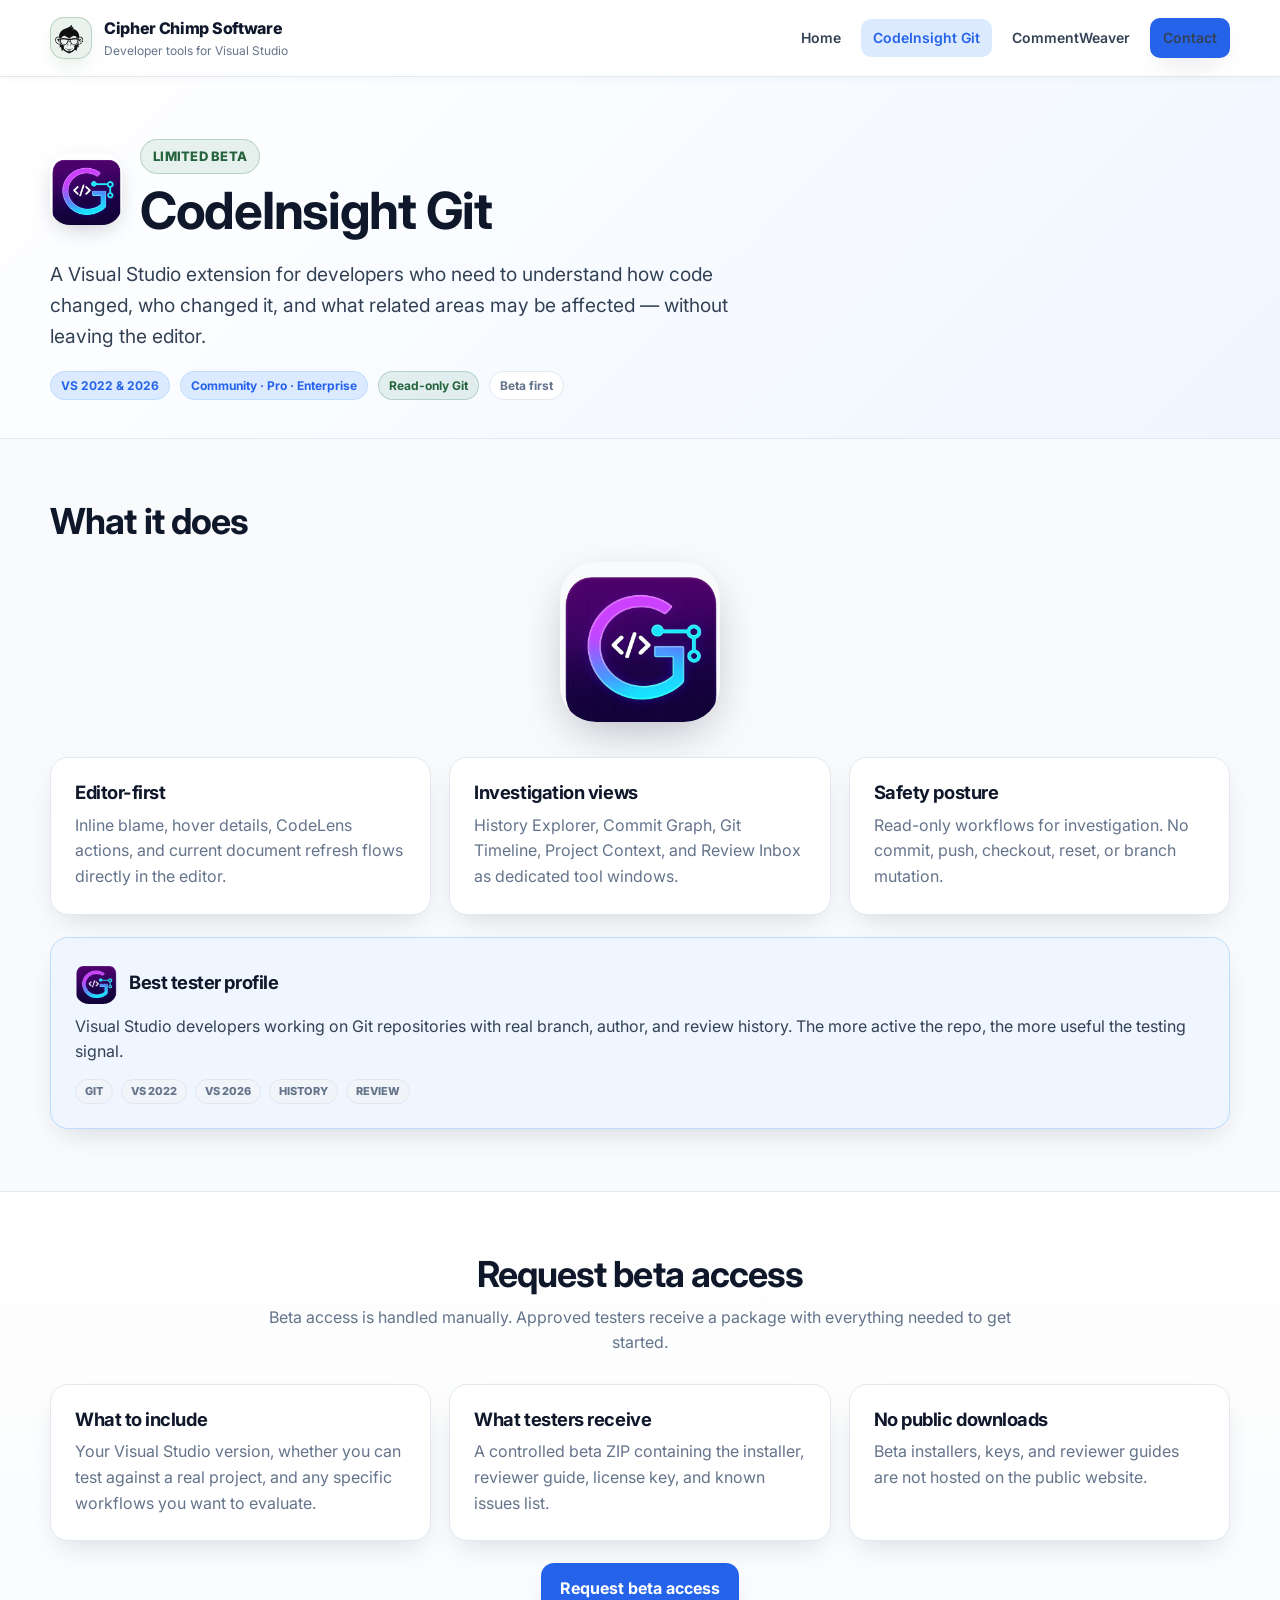
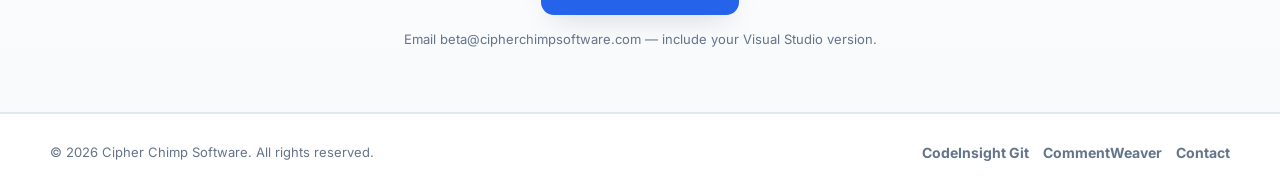
==== codeinsight-git/index.html @ c50f388d "Initial commit" ====
<!DOCTYPE html>
<html lang="en">
<head>
  <meta charset="UTF-8" />
  <meta name="viewport" content="width=device-width, initial-scale=1.0" />
  <title>CodeInsight Git | Cipher Chimp Software</title>
  <meta name="description" content="CodeInsight Git is a Visual Studio extension for Git history, blame, timeline, commit graph, and review-oriented navigation." />
  <link rel="preconnect" href="https://fonts.googleapis.com">
  <link rel="preconnect" href="https://fonts.gstatic.com" crossorigin>
  <link href="https://fonts.googleapis.com/css2?family=Inter:wght@400;500;600;700;800&display=swap" rel="stylesheet">
  <link rel="stylesheet" href="../styles.css" />
</head>
<body>
  <a class="skip-link" href="#main">Skip to content</a>

  <header class="site-header">
    <div class="container header-inner">
      <a class="brand" href="../index.html" aria-label="Cipher Chimp Software home">
        <span class="brand-mark"><img src="../assets/logos/cipherchimp-icon.png" alt="" class="brand-logo" /></span>
        <span class="brand-text"><span class="brand-name">Cipher Chimp Software</span><span class="brand-subtitle">Developer tools for Visual Studio</span></span>
      </a>
      <nav class="nav" aria-label="Primary navigation">
        <button class="nav-toggle" aria-expanded="false" aria-controls="navMenu"><span class="sr-only">Toggle menu</span>☰</button>
        <div class="nav-menu" id="navMenu">
          <a href="../index.html">Home</a>
          <a href="../codeinsight-git/index.html" class="active">CodeInsight Git</a>
          <a href="../commentweaver/index.html">CommentWeaver</a>
          <a class="btn btn-small" href="../index.html#contact">Contact</a>
        </div>
      </nav>
    </div>
  </header>

  <main id="main">
    <section class="product-hero">
      <div class="container">
        <div style="display:flex; align-items:center; gap:18px; margin-bottom:20px;">
          <img src="../assets/images/codeinsight-git-256.png" alt="CodeInsight Git icon" style="width:72px;height:72px;border-radius:20px;box-shadow:0 8px 24px -8px rgba(15,23,42,0.28);flex:0 0 auto;" />
          <div>
            <p class="kicker">Limited beta</p>
            <h1 style="margin-top:8px;">CodeInsight Git</h1>
          </div>
        </div>
        <p class="lead">A Visual Studio extension for developers who need to understand how code changed, who changed it, and what related areas may be affected — without leaving the editor.</p>
        <div class="trust-row" style="margin-top:20px;" aria-label="Product traits">
          <span class="badge blue">VS 2022 &amp; 2026</span>
          <span class="badge blue">Community · Pro · Enterprise</span>
          <span class="badge green">Read-only Git</span>
          <span class="badge">Beta first</span>
        </div>
      </div>
    </section>

    <section class="section">
      <div class="container">
        <div class="section-head" style="text-align:left; max-width:none; margin-bottom:20px;">
          <h2>What it does</h2>
        </div>
        <div style="margin-bottom:28px; text-align:center;">
          <img src="../assets/images/codeinsight-git-1024.png" alt="CodeInsight Git" style="width:160px;height:160px;border-radius:36px;box-shadow:0 16px 48px -12px rgba(15,23,42,0.32);display:inline-block;" />
        </div>
        <div class="grid-3" style="margin-bottom:22px;">
          <article class="card no-hover">
            <h3>Editor-first</h3>
            <p class="muted" style="margin-top:10px;">Inline blame, hover details, CodeLens actions, and current document refresh flows directly in the editor.</p>
          </article>
          <article class="card no-hover">
            <h3>Investigation views</h3>
            <p class="muted" style="margin-top:10px;">History Explorer, Commit Graph, Git Timeline, Project Context, and Review Inbox as dedicated tool windows.</p>
          </article>
          <article class="card no-hover">
            <h3>Safety posture</h3>
            <p class="muted" style="margin-top:10px;">Read-only workflows for investigation. No commit, push, checkout, reset, or branch mutation.</p>
          </article>
        </div>
        <div class="card soft-blue no-hover">
          <div class="card-title-row"><img src="../assets/images/codeinsight-git-256.png" alt="" style="width:42px;height:42px;border-radius:14px;flex:0 0 auto;" /><h3>Best tester profile</h3></div>
          <p class="muted2">Visual Studio developers working on Git repositories with real branch, author, and review history. The more active the repo, the more useful the testing signal.</p>
          <div class="tags" style="margin-top:14px;"><span class="tag">GIT</span><span class="tag">VS 2022</span><span class="tag">VS 2026</span><span class="tag">HISTORY</span><span class="tag">REVIEW</span></div>
        </div>
      </div>
    </section>

    <section class="section alt">
      <div class="container">
        <div class="section-head">
          <h2>Request beta access</h2>
          <p>Beta access is handled manually. Approved testers receive a package with everything needed to get started.</p>
        </div>
        <div class="grid-3" style="margin-bottom:22px;">
          <article class="card no-hover">
            <h3>What to include</h3>
            <p class="muted" style="margin-top:10px;">Your Visual Studio version, whether you can test against a real project, and any specific workflows you want to evaluate.</p>
          </article>
          <article class="card no-hover">
            <h3>What testers receive</h3>
            <p class="muted" style="margin-top:10px;">A controlled beta ZIP containing the installer, reviewer guide, license key, and known issues list.</p>
          </article>
          <article class="card no-hover">
            <h3>No public downloads</h3>
            <p class="muted" style="margin-top:10px;">Beta installers, keys, and reviewer guides are not hosted on the public website.</p>
          </article>
        </div>
        <div style="text-align:center;">
          <a class="btn" href="mailto:beta@cipherchimpsoftware.com?subject=CodeInsight%20Git%20Beta%20Access%20Request">Request beta access</a>
          <p class="tiny muted" style="margin-top:14px;">Email beta@cipherchimpsoftware.com — include your Visual Studio version.</p>
        </div>
      </div>
    </section>
  </main>

  <footer class="site-footer">
    <div class="container footer-inner">
      <p class="muted tiny">© <span id="year"></span> Cipher Chimp Software. All rights reserved.</p>
      <div class="footer-links">
        <a href="../codeinsight-git/index.html">CodeInsight Git</a>
        <a href="../commentweaver/index.html">CommentWeaver</a>
        <a href="mailto:beta@cipherchimpsoftware.com">Contact</a>
      </div>
    </div>
  </footer>
  <script src="../app.js"></script>
</body>
</html>
---- styles.css ----
:root {
  --bg: #f8fafc;
  --surface: #ffffff;
  --surface-soft: #f1f5f9;
  --text: #0f172a;
  --text-soft: #334155;
  --muted: #64748b;
  --border: #e2e8f0;
  --brand: #2563eb;
  --brand-dark: #1d4ed8;
  --brand-soft: #dbeafe;
  --green: #2f7d4c;
  --green-soft: rgba(47, 125, 76, 0.10);
  --green-border: rgba(47, 125, 76, 0.25);
  --amber-soft: #fffbeb;
  --amber-border: #fde68a;
  --violet-soft: #f5f3ff;
  --violet-border: #ddd6fe;
  --rose-soft: #fff1f2;
  --rose-border: #fecdd3;
  --radius: 18px;
  --radius-sm: 12px;
  --shadow: 0 12px 30px -12px rgba(15, 23, 42, 0.18);
  --shadow-hover: 0 18px 42px -14px rgba(15, 23, 42, 0.24);
  --container: 1180px;
}

* { box-sizing: border-box; }
html { scroll-behavior: smooth; }
body {
  margin: 0;
  min-height: 100vh;
  font-family: Inter, system-ui, -apple-system, BlinkMacSystemFont, "Segoe UI", sans-serif;
  background: var(--bg);
  color: var(--text);
  line-height: 1.6;
}

a { color: inherit; text-decoration: none; }
a:hover { color: var(--brand); }
img { max-width: 100%; display: block; }

.container {
  width: min(var(--container), calc(100% - 32px));
  margin: 0 auto;
}

.skip-link {
  position: absolute;
  left: -999px;
  top: 0;
  background: var(--surface);
  border: 1px solid var(--border);
  padding: 12px 16px;
  border-radius: 10px;
  z-index: 999;
}
.skip-link:focus { left: 16px; top: 16px; }
.sr-only { position:absolute; width:1px; height:1px; padding:0; margin:-1px; overflow:hidden; clip:rect(0,0,0,0); white-space:nowrap; border:0; }

.site-header {
  position: sticky;
  top: 0;
  z-index: 30;
  background: rgba(255, 255, 255, 0.94);
  border-bottom: 1px solid var(--border);
  backdrop-filter: blur(12px);
  box-shadow: 0 1px 8px rgba(15, 23, 42, 0.04);
}
.header-inner {
  min-height: 76px;
  display: flex;
  align-items: center;
  justify-content: space-between;
  gap: 24px;
}
.brand { display: flex; align-items: center; gap: 12px; min-width: 0; }
.brand-mark {
  width: 42px;
  height: 42px;
  border-radius: 14px;
  display: grid;
  place-items: center;
  background: var(--green-soft);
  border: 1px solid var(--green-border);
  box-shadow: 0 10px 24px -14px rgba(47, 125, 76, 0.65);
  overflow: hidden;
}
.brand-logo { width: 34px; height: 34px; object-fit: contain; }
.brand-text { display: grid; gap: 1px; }
.brand-name { font-weight: 800; letter-spacing: -0.02em; color: var(--text); }
.brand-subtitle { font-size: 12px; color: var(--muted); margin-top: -2px; }
.nav { position: relative; }
.nav-toggle { display: none; border: 1px solid var(--border); background: var(--surface); border-radius: 10px; padding: 8px 10px; font-size: 18px; }
.nav-menu { display: flex; align-items: center; gap: 8px; }
.nav-menu a { padding: 8px 12px; border-radius: 10px; color: var(--text-soft); font-weight: 600; font-size: 14px; }
.nav-menu a:hover, .nav-menu a.active { background: var(--brand-soft); color: var(--brand); }

.btn {
  display: inline-flex;
  align-items: center;
  justify-content: center;
  gap: 8px;
  padding: 12px 18px;
  border-radius: 13px;
  border: 1px solid transparent;
  background: var(--brand);
  color: #fff;
  font-weight: 700;
  box-shadow: var(--shadow);
  cursor: pointer;
  transition: transform .16s ease, box-shadow .16s ease, background .16s ease;
}
.btn:hover { color:#fff; background: var(--brand-dark); transform: translateY(-1px); box-shadow: var(--shadow-hover); }
.btn.btn-secondary { background: var(--surface); color: var(--text); border-color: var(--border); box-shadow: none; }
.btn.btn-secondary:hover { background: var(--surface-soft); color: var(--text); }
.btn-small { padding: 8px 12px; font-size: 14px; }
.link { color: var(--brand); font-weight: 700; }
.link:hover { color: var(--brand-dark); }

.hero { padding: 72px 0 44px; }
.hero-grid { display: grid; grid-template-columns: 1.02fr .98fr; gap: 36px; align-items: center; }
.kicker {
  display: inline-flex;
  align-items: center;
  gap: 8px;
  border: 1px solid var(--green-border);
  background: var(--green-soft);
  color: #25633d;
  padding: 6px 12px;
  border-radius: 999px;
  font-size: 13px;
  font-weight: 800;
  letter-spacing: .02em;
  text-transform: uppercase;
}
h1, h2, h3 { margin: 0; line-height: 1.12; letter-spacing: -0.025em; }
h1 { font-size: clamp(2.25rem, 4.8vw, 4.25rem); margin-top: 18px; }
h2 { font-size: clamp(1.8rem, 2.8vw, 2.55rem); }
h3 { font-size: 1.15rem; }
p { margin: 0; }
.lead { margin-top: 18px; color: var(--text-soft); font-size: clamp(1.05rem, 1.5vw, 1.24rem); max-width: 62ch; }
.hero-actions { display: flex; flex-wrap: wrap; gap: 12px; margin-top: 26px; }
.trust-row { display: flex; flex-wrap: wrap; gap: 10px; margin-top: 26px; }
.badge { display: inline-flex; align-items: center; gap: 7px; padding: 4px 10px; border-radius: 999px; background: var(--surface); border: 1px solid var(--border); color: var(--muted); font-size: 12px; font-weight: 700; }
.badge.blue { background: var(--brand-soft); border-color: #bfdbfe; color: var(--brand); }
.badge.green { background: var(--green-soft); border-color: var(--green-border); color: #25633d; }
.badge.violet { background: var(--violet-soft); border-color: var(--violet-border); color: #6d28d9; }
.badge.amber { background: var(--amber-soft); border-color: var(--amber-border); color: #92400e; }

.panel {
  background: var(--surface);
  border: 1px solid var(--border);
  border-radius: var(--radius);
  box-shadow: var(--shadow);
  overflow: hidden;
}
.hero-panel-header { display: flex; align-items: center; justify-content: space-between; padding: 16px 18px; border-bottom: 1px solid var(--border); }
.window-dots { display: flex; gap: 6px; }
.window-dots span { width: 10px; height: 10px; border-radius: 50%; background: #cbd5e1; }
.hero-panel-body { padding: 18px; display: grid; gap: 14px; }
.preview-card { border: 1px solid var(--border); background: #f8fafc; border-radius: 16px; padding: 18px; }
.preview-card.highlight { background: #eff6ff; border-color: #bfdbfe; }
.preview-row { display: flex; align-items: flex-start; gap: 12px; }
.preview-icon { width: 38px; height: 38px; border-radius: 13px; display: grid; place-items: center; background: var(--brand); color: #fff; font-weight: 800; flex: 0 0 auto; }
.preview-title { font-weight: 800; }
.preview-text { color: var(--muted); font-size: 14px; margin-top: 3px; }

.section { padding: 62px 0; }
.section.alt { background: linear-gradient(180deg, #fff 0%, #f8fafc 100%); border-top: 1px solid var(--border); border-bottom: 1px solid var(--border); }
.section-head { max-width: 760px; margin: 0 auto 28px; text-align: center; }
.section-head p { margin-top: 10px; color: var(--muted); }
.grid-2 { display: grid; grid-template-columns: repeat(2, minmax(0, 1fr)); gap: 22px; }
.grid-3 { display: grid; grid-template-columns: repeat(3, minmax(0, 1fr)); gap: 18px; }
.card {
  background: var(--surface);
  border: 1px solid var(--border);
  border-radius: var(--radius);
  padding: 24px;
  box-shadow: var(--shadow);
  transition: transform .16s ease, box-shadow .16s ease;
}
.card:hover { transform: translateY(-2px); box-shadow: var(--shadow-hover); }
.card.no-hover:hover { transform: none; box-shadow: var(--shadow); }
.card.soft-blue { background: #eff6ff; border-color: #bfdbfe; }
.card.soft-green { background: #f0fdf4; border-color: #bbf7d0; }
.card.soft-violet { background: var(--violet-soft); border-color: var(--violet-border); }
.card.soft-amber { background: var(--amber-soft); border-color: var(--amber-border); }
.card.soft-rose { background: var(--rose-soft); border-color: var(--rose-border); }
.card-title-row { display: flex; align-items: center; gap: 12px; margin-bottom: 10px; }
.icon-box { width: 42px; height: 42px; border-radius: 14px; display: grid; place-items: center; background: var(--brand); color: #fff; font-weight: 900; }
.icon-box.green { background: var(--green); }
.icon-box.violet { background: #7c3aed; }
.icon-box.amber { background: #d97706; }
.muted { color: var(--muted); }
.muted2 { color: var(--text-soft); }
.tiny { font-size: 13px; }
.stack { display: grid; gap: 14px; }
.tags { display: flex; flex-wrap: wrap; gap: 8px; margin-top: 16px; }
.tag { font-size: 11px; font-weight: 800; padding: 3px 9px; border-radius: 999px; background: var(--surface-soft); color: var(--muted); border: 1px solid var(--border); }
.card-actions { display: flex; flex-wrap: wrap; align-items: center; gap: 12px; margin-top: 20px; }

.flow-grid { display: grid; grid-template-columns: repeat(4, 1fr); gap: 16px; counter-reset: step; }
.flow-step { position: relative; background: var(--surface); border: 1px solid var(--border); border-radius: var(--radius); padding: 20px; box-shadow: var(--shadow); }
.flow-step::before { counter-increment: step; content: counter(step, decimal-leading-zero); display: inline-flex; color: #94a3b8; font-family: ui-monospace, SFMono-Regular, Menlo, monospace; font-weight: 800; margin-bottom: 12px; }

.product-hero { padding: 62px 0 38px; background: linear-gradient(135deg, #fff 0%, #eff6ff 100%); border-bottom: 1px solid var(--border); }
.product-hero h1 { font-size: clamp(2.1rem, 4vw, 3.25rem); }
.product-layout { display: grid; grid-template-columns: 270px 1fr; gap: 24px; align-items: start; }
.side-nav { position: sticky; top: 100px; background: var(--surface); border: 1px solid var(--border); border-radius: var(--radius); padding: 14px; box-shadow: var(--shadow); }
.side-nav a { display: block; padding: 9px 10px; border-radius: 10px; color: var(--text-soft); font-weight: 700; font-size: 14px; }
.side-nav a:hover { background: var(--brand-soft); color: var(--brand); }
.product-detail { display: grid; gap: 22px; }
.product-split { display: grid; grid-template-columns: 1fr 360px; gap: 22px; align-items: start; }
.screenshot { background: var(--surface); border: 1px solid var(--border); border-radius: var(--radius); padding: 16px; box-shadow: var(--shadow); }
.screenshot img { border-radius: 14px; margin: auto; }

.docs-list { display: grid; gap: 16px; }
.doc-item { display: grid; grid-template-columns: 44px 1fr auto; align-items: center; gap: 14px; background: var(--surface); border: 1px solid var(--border); border-radius: var(--radius); padding: 18px; box-shadow: var(--shadow); }
.doc-icon { width: 44px; height: 44px; border-radius: 14px; display: grid; place-items: center; background: var(--brand-soft); color: var(--brand); font-weight: 900; }

.contact-grid { display: grid; grid-template-columns: 1.1fr .9fr; gap: 22px; }
.contact label { display: block; font-weight: 700; color: var(--text-soft); margin-bottom: 14px; }
input, textarea { width: 100%; border: 1px solid var(--border); border-radius: 12px; padding: 11px 12px; font: inherit; margin-top: 6px; background: #fff; }
input:focus, textarea:focus { outline: 3px solid rgba(37, 99, 235, 0.18); border-color: #93c5fd; }
ul.clean { margin: 12px 0 0; padding-left: 18px; color: var(--text-soft); }
ul.clean li { margin: 6px 0; }

.site-footer { border-top: 1px solid var(--border); background: #fff; padding: 28px 0; }
.footer-inner { display: flex; justify-content: space-between; align-items: center; gap: 16px; }
.footer-links { display: flex; flex-wrap: wrap; gap: 14px; }
.footer-links a { color: var(--muted); font-size: 14px; font-weight: 700; }

@media (max-width: 960px) {
  .hero-grid, .grid-2, .grid-3, .flow-grid, .product-layout, .product-split, .contact-grid { grid-template-columns: 1fr; }
  .side-nav { position: static; }
  .nav-toggle { display: inline-flex; }
  .nav-menu { display: none; position: absolute; right: 0; top: calc(100% + 10px); background: var(--surface); border: 1px solid var(--border); border-radius: 16px; padding: 12px; box-shadow: var(--shadow-hover); min-width: 240px; flex-direction: column; align-items: stretch; }
  .nav-menu.open { display: flex; }
  .nav-menu a { width: 100%; }
}

@media (max-width: 560px) {
  .header-inner { min-height: 68px; }
  .brand-subtitle { display: none; }
  .hero { padding-top: 42px; }
  .footer-inner { flex-direction: column; align-items: flex-start; }
  .doc-item { grid-template-columns: 44px 1fr; }
  .doc-item .link { grid-column: 2; }
}
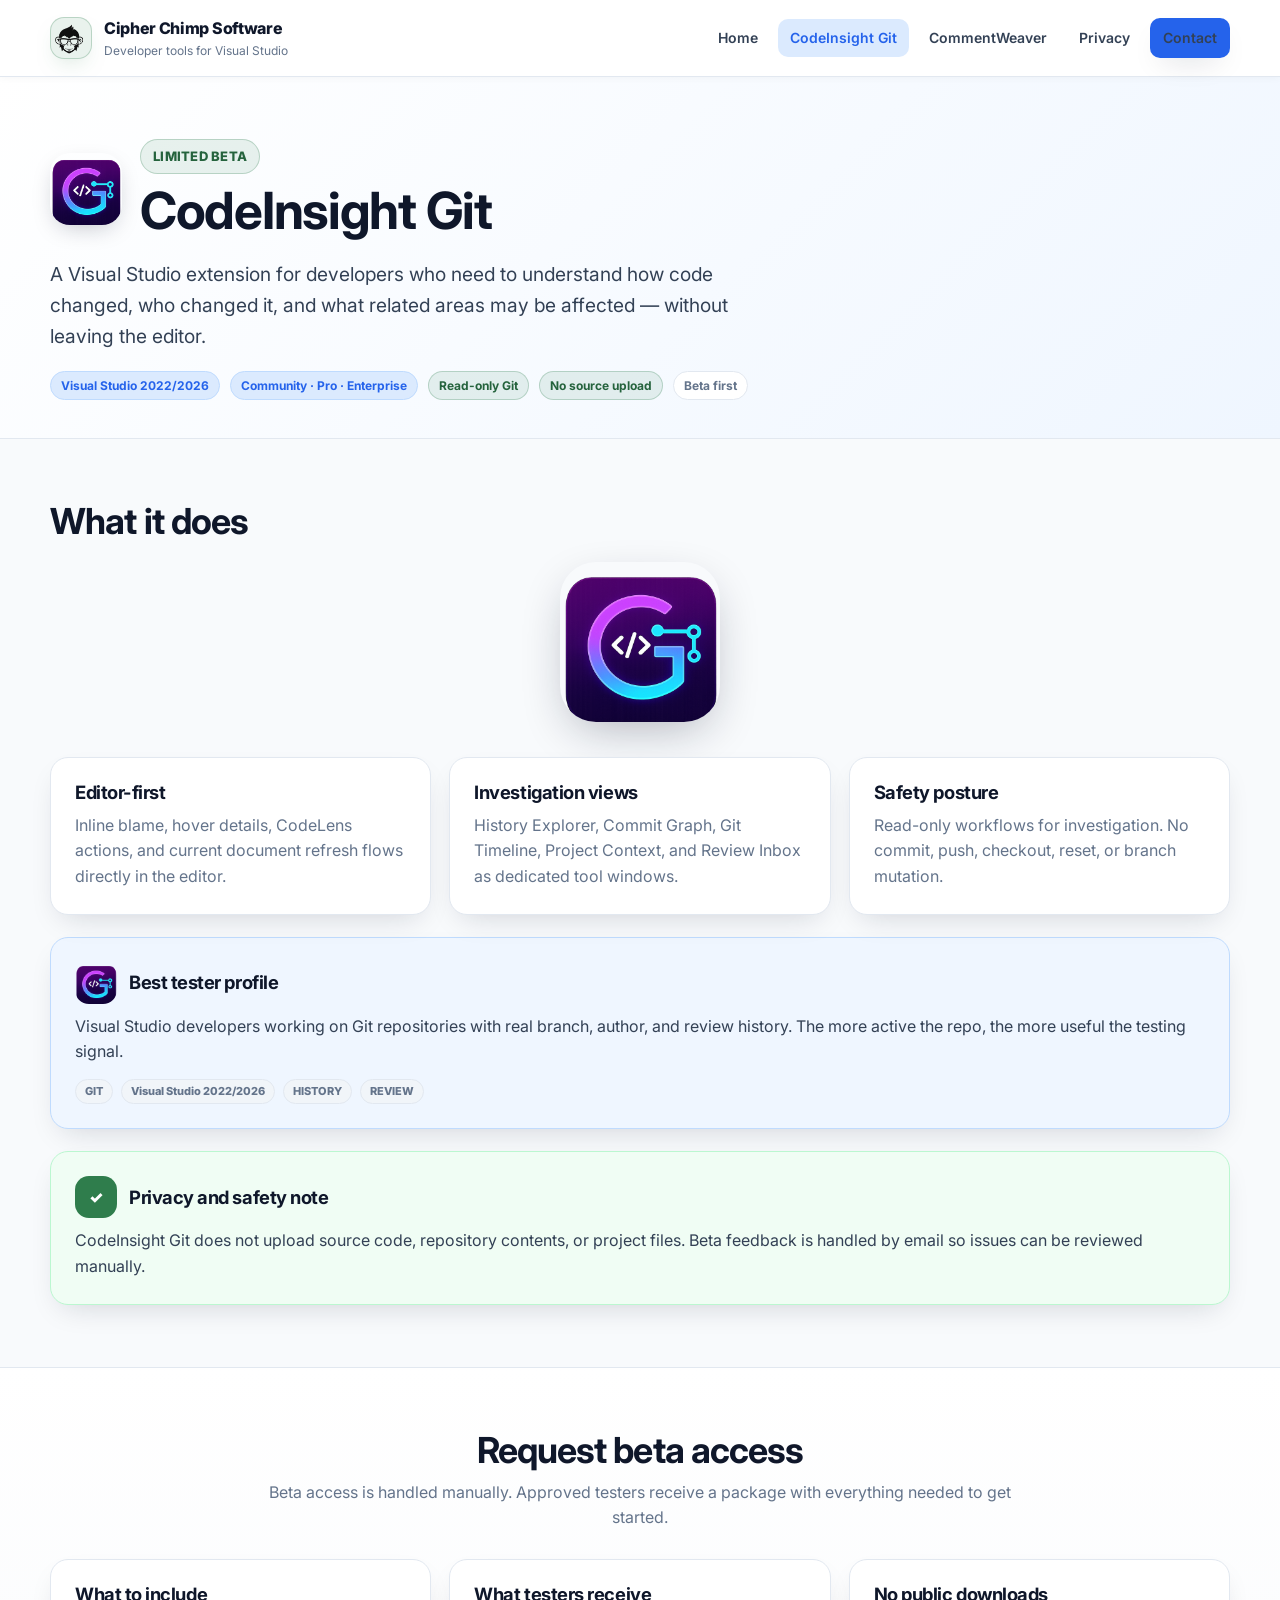
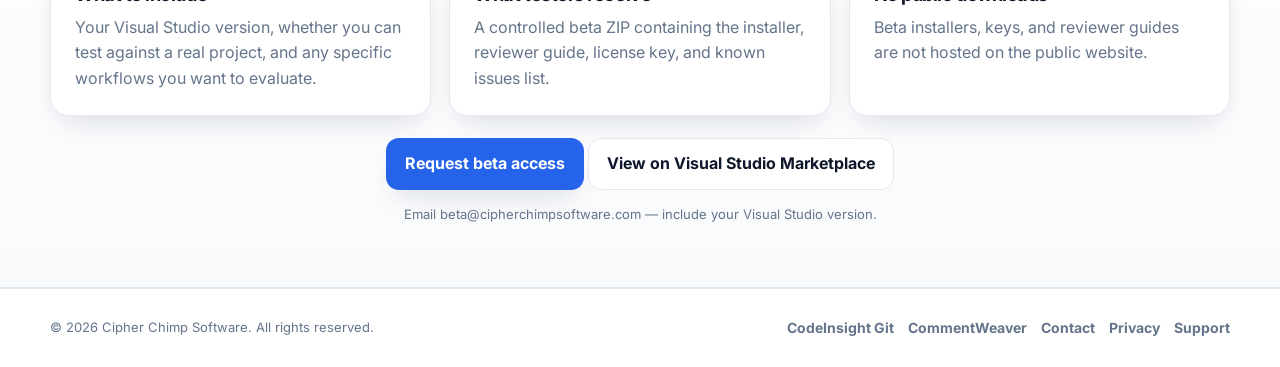
==== commit 8a371513: "add privacy and email addresses" ====
--- a/codeinsight-git/index.html
+++ b/codeinsight-git/index.html
@@ -25,6 +25,7 @@
           <a href="../index.html">Home</a>
           <a href="../codeinsight-git/index.html" class="active">CodeInsight Git</a>
           <a href="../commentweaver/index.html">CommentWeaver</a>
+          <a href="../privacy.html">Privacy</a>
           <a class="btn btn-small" href="../index.html#contact">Contact</a>
         </div>
       </nav>
@@ -43,9 +44,10 @@
         </div>
         <p class="lead">A Visual Studio extension for developers who need to understand how code changed, who changed it, and what related areas may be affected — without leaving the editor.</p>
         <div class="trust-row" style="margin-top:20px;" aria-label="Product traits">
-          <span class="badge blue">VS 2022 &amp; 2026</span>
+          <span class="badge blue">Visual Studio 2022/2026</span>
           <span class="badge blue">Community · Pro · Enterprise</span>
           <span class="badge green">Read-only Git</span>
+          <span class="badge green">No source upload</span>
           <span class="badge">Beta first</span>
         </div>
       </div>
@@ -76,7 +78,11 @@
         <div class="card soft-blue no-hover">
           <div class="card-title-row"><img src="../assets/images/codeinsight-git-256.png" alt="" style="width:42px;height:42px;border-radius:14px;flex:0 0 auto;" /><h3>Best tester profile</h3></div>
           <p class="muted2">Visual Studio developers working on Git repositories with real branch, author, and review history. The more active the repo, the more useful the testing signal.</p>
-          <div class="tags" style="margin-top:14px;"><span class="tag">GIT</span><span class="tag">VS 2022</span><span class="tag">VS 2026</span><span class="tag">HISTORY</span><span class="tag">REVIEW</span></div>
+          <div class="tags" style="margin-top:14px;"><span class="tag">GIT</span><span class="tag">Visual Studio 2022/2026</span><span class="tag">HISTORY</span><span class="tag">REVIEW</span></div>
+        </div>
+        <div class="card soft-green no-hover" style="margin-top:22px;">
+          <div class="card-title-row"><span class="icon-box green">✓</span><h3>Privacy and safety note</h3></div>
+          <p class="muted2">CodeInsight Git does not upload source code, repository contents, or project files. Beta feedback is handled by email so issues can be reviewed manually.</p>
         </div>
       </div>
     </section>
@@ -103,6 +109,7 @@
         </div>
         <div style="text-align:center;">
           <a class="btn" href="mailto:beta@cipherchimpsoftware.com?subject=CodeInsight%20Git%20Beta%20Access%20Request">Request beta access</a>
+          <a class="btn btn-secondary" href="https://marketplace.visualstudio.com/items?itemName=CipherChimpSoftware.CodeInsightGit">View on Visual Studio Marketplace</a>
           <p class="tiny muted" style="margin-top:14px;">Email beta@cipherchimpsoftware.com — include your Visual Studio version.</p>
         </div>
       </div>
@@ -116,6 +123,8 @@
         <a href="../codeinsight-git/index.html">CodeInsight Git</a>
         <a href="../commentweaver/index.html">CommentWeaver</a>
         <a href="mailto:beta@cipherchimpsoftware.com">Contact</a>
+        <a href="../privacy.html">Privacy</a>
+        <a href="mailto:support@cipherchimpsoftware.com">Support</a>
       </div>
     </div>
   </footer>
--- a/styles.css
+++ b/styles.css
@@ -231,6 +231,13 @@
 .footer-links { display: flex; flex-wrap: wrap; gap: 14px; }
 .footer-links a { color: var(--muted); font-size: 14px; font-weight: 700; }
 
+.email-list { display: grid; gap: 8px; margin-top: 18px; color: var(--text-soft); font-size: 14px; }
+.email-list.compact { margin-top: 14px; }
+.email-list p { margin: 0; }
+.email-list a { font-weight: 700; color: var(--brand); }
+.nav-menu a.active { color: var(--brand); }
+
+
 @media (max-width: 960px) {
   .hero-grid, .grid-2, .grid-3, .flow-grid, .product-layout, .product-split, .contact-grid { grid-template-columns: 1fr; }
   .side-nav { position: static; }
